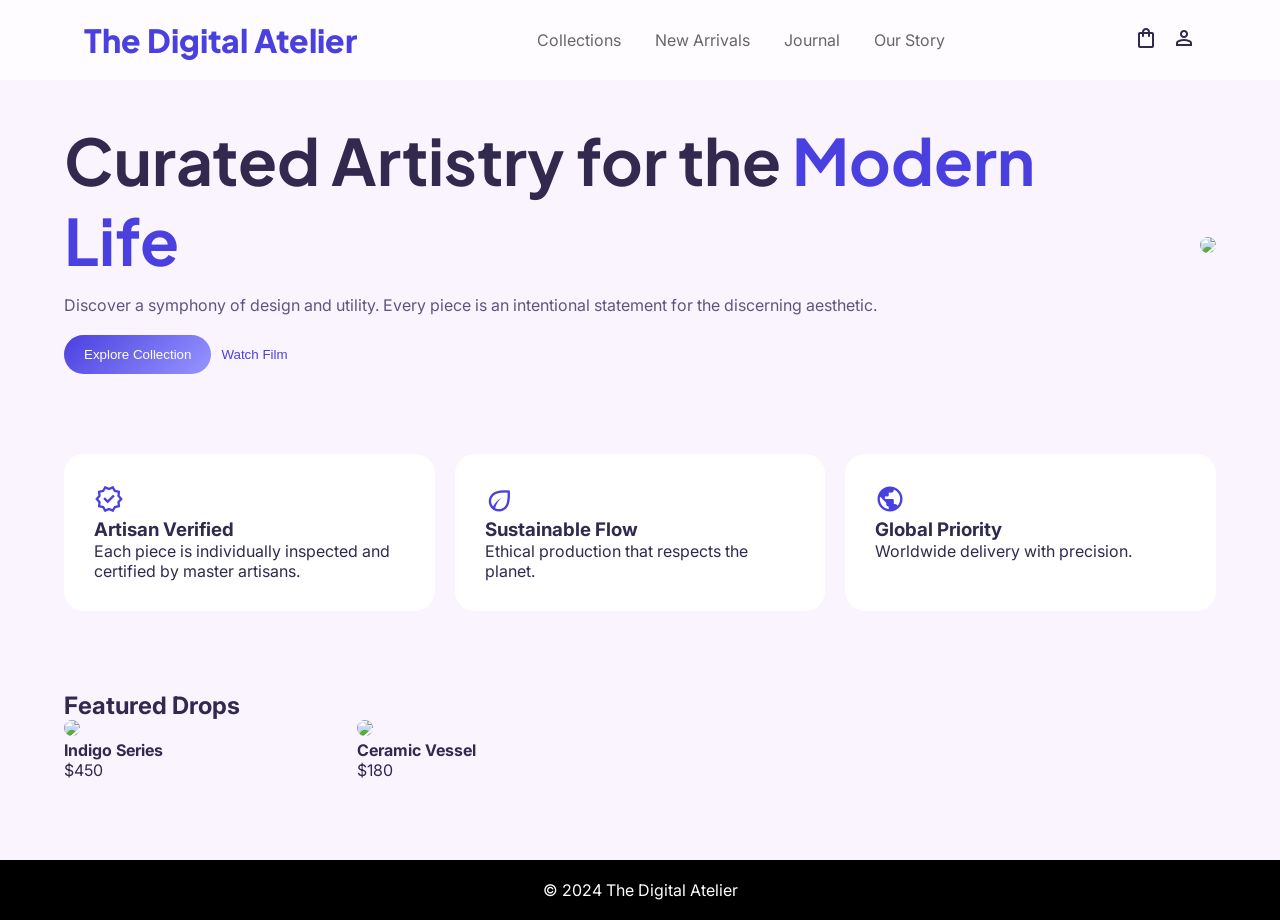
==== index.html @ b2a3544c "Feat: troca de pastas" ====
<!DOCTYPE html>
<html lang="pt-br">

<head>
    <meta charset="UTF-8">
    <meta name="viewport" content="width=device-width, initial-scale=1.0">

    <title>The Digital Atelier</title>

    <link rel="stylesheet" href="style.css">

    <link href="https://fonts.googleapis.com/css2?family=Plus+Jakarta+Sans:wght@400;500;700;800&family=Inter:wght@300;400;500&display=swap" rel="stylesheet">
    <link href="https://fonts.googleapis.com/css2?family=Material+Symbols+Outlined" rel="stylesheet">

</head>

<body>


    <header class="nav">
        <div class="container nav-content">
            <h1 class="logo">The Digital Atelier</h1>

            <nav class="menu">
                <a href="#">Collections</a>
                <a href="#">New Arrivals</a>
                <a href="#">Journal</a>
                <a href="#">Our Story</a>
            </nav>

            <div class="icons">
                <span class="material-symbols-outlined">shopping_bag</span>
                <span class="material-symbols-outlined">person</span>
            </div>
        </div>
    </header>

    <main>


        <section class="hero container">
            <div class="hero-text">
                <h1>
                    Curated Artistry for the <span>Modern Life</span>
                </h1>

                <p>
                    Discover a symphony of design and utility. Every piece is an intentional statement for the discerning aesthetic.
                </p>

                <div class="hero-buttons">
                    <button class="btn-primary">Explore Collection</button>
                    <button class="btn-link">Watch Film</button>
                </div>
            </div>

            <div class="hero-img">
                <img src="https://lh3.googleusercontent.com/aida-public/[base64]">
            </div>
        </section>


        <section class="features container">
            <div class="feature">
                <span class="material-symbols-outlined">verified</span>
                <h3>Artisan Verified</h3>
                <p>Each piece is individually inspected and certified by master artisans.</p>
            </div>

            <div class="feature">
                <span class="material-symbols-outlined">eco</span>
                <h3>Sustainable Flow</h3>
                <p>Ethical production that respects the planet.</p>
            </div>

            <div class="feature">
                <span class="material-symbols-outlined">public</span>
                <h3>Global Priority</h3>
                <p>Worldwide delivery with precision.</p>
            </div>
        </section>


        <section class="products container">
            <h2>Featured Drops</h2>

            <div class="grid">

                <div class="product">
                    <img src="https://lh3.googleusercontent.com/aida-public/[base64]">
                    <h4>Indigo Series</h4>
                    <p>$450</p>
                </div>

                <div class="product">
                    <img src="https://lh3.googleusercontent.com/aida-public/[base64]">
                    <h4>Ceramic Vessel</h4>
                    <p>$180</p>
                </div>

            </div>
        </section>

    </main>

    <footer class="footer">
        <p>© 2024 The Digital Atelier</p>
    </footer>

</body>

</html>
---- style.css ----
* {
    margin: 0;
    padding: 0;
    box-sizing: border-box;
}

body {
    background: #faf4ff;
    color: #32294f;
    font-family: 'Inter', sans-serif;
}

.container {
    width: 90%;
    max-width: 1440px;
    margin: auto;
}

.nav {
    position: fixed;
    width: 100%;
    background: rgba(255, 255, 255, 0.7);
    backdrop-filter: blur(20px);
    z-index: 100;
}

.nav-content {
    display: flex;
    justify-content: space-between;
    align-items: center;
    padding: 20px;
}

.logo {
    font-family: 'Plus Jakarta Sans';
    font-weight: 800;
    color: #4a40e0;
}

.menu {
    display: none;
}

.menu a {
    margin: 0 15px;
    text-decoration: none;
    color: #666;
}

.icons span {
    margin-left: 10px;
    cursor: pointer;
}

.hero {
    padding-top: 120px;
    display: flex;
    flex-direction: column;
    gap: 40px;
}

.hero-text h1 {
    font-family: 'Plus Jakarta Sans';
    font-size: 2.5rem;
}

.hero-text span {
    color: #4a40e0;
}

.hero-text p {
    margin-top: 15px;
    color: #5f557f;
}

.hero-buttons {
    margin-top: 20px;
    display: flex;
    gap: 10px;
}

.btn-primary {
    background: linear-gradient(135deg, #4a40e0, #9795ff);
    color: white;
    border: none;
    padding: 12px 20px;
    border-radius: 30px;
}

.btn-link {
    background: none;
    border: none;
    color: #4a40e0;
}

.hero-img img {
    width: 100%;
    border-radius: 30px;
}

.features {
    margin-top: 80px;
    display: grid;
    gap: 20px;
}

.feature {
    background: white;
    padding: 30px;
    border-radius: 20px;
}

.feature span {
    font-size: 30px;
    color: #4a40e0;
    color: #4a40e0
}

.products {
    margin-top: 80px;
}

.grid {
    display: grid;
    gap: 20px;
}

.product img {
    width: 100%;
    border-radius: 20px;
}

.footer {
    margin-top: 80px;
    padding: 20px;
    background: black;
    color: white;
    text-align: center;
}


/* RESPONSIVO */

@media (min-width: 768px) {
    .menu {
        display: block;
    }
    .hero {
        flex-direction: row;
        align-items: center;
    }
    .features {
        grid-template-columns: repeat(3, 1fr);
    }
    .grid {
        grid-template-columns: repeat(2, 1fr);
    }
}

@media (min-width: 1024px) {
    .grid {
        grid-template-columns: repeat(4, 1fr);
    }
    .hero-text h1 {
        font-size: 4rem;
    }
}
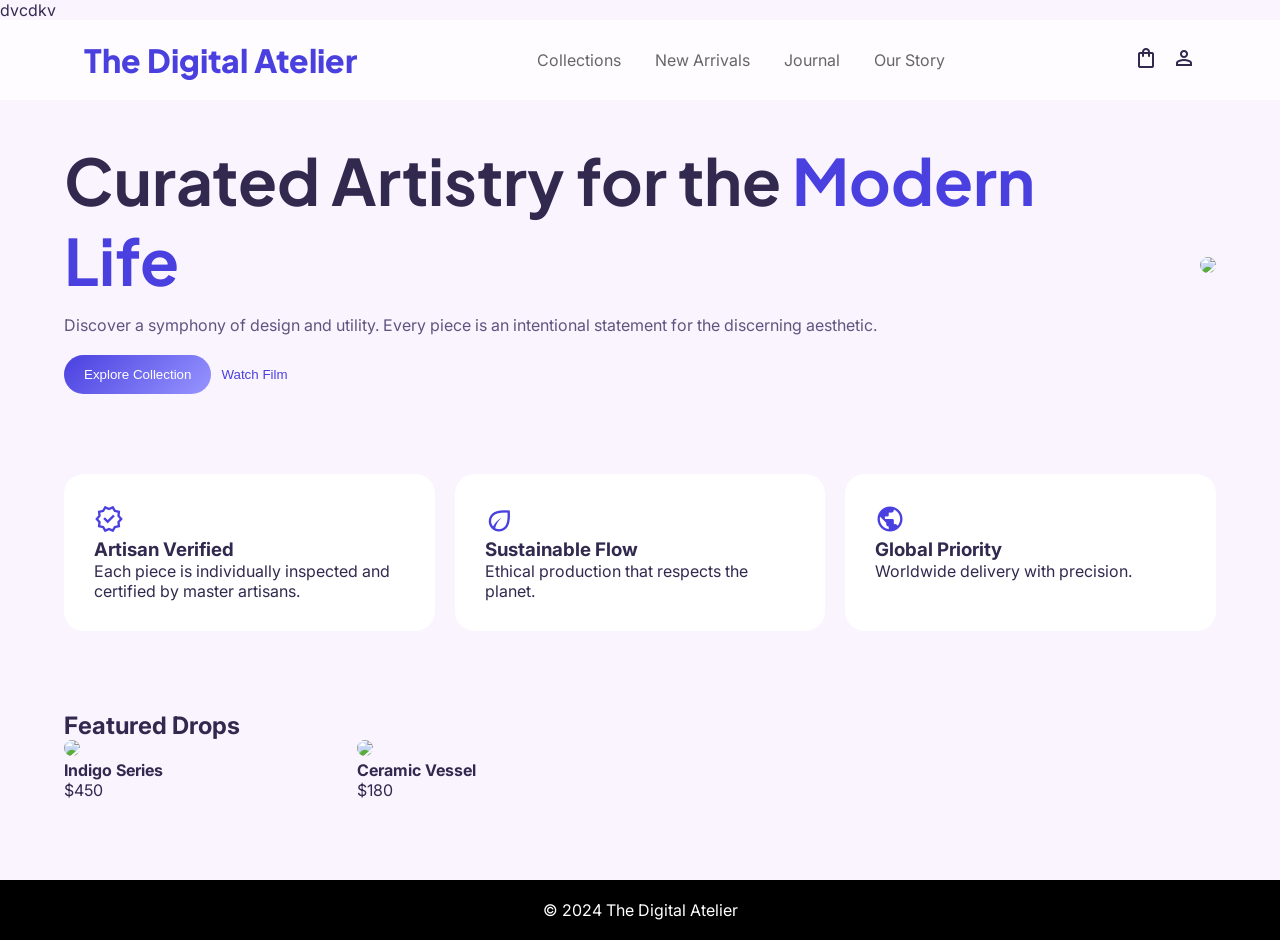
==== commit 35a8ed04: "." ====
--- a/index.html
+++ b/index.html
@@ -15,7 +15,7 @@
 </head>
 
 <body>
-
+dvcdkv
 
     <header class="nav">
         <div class="container nav-content">
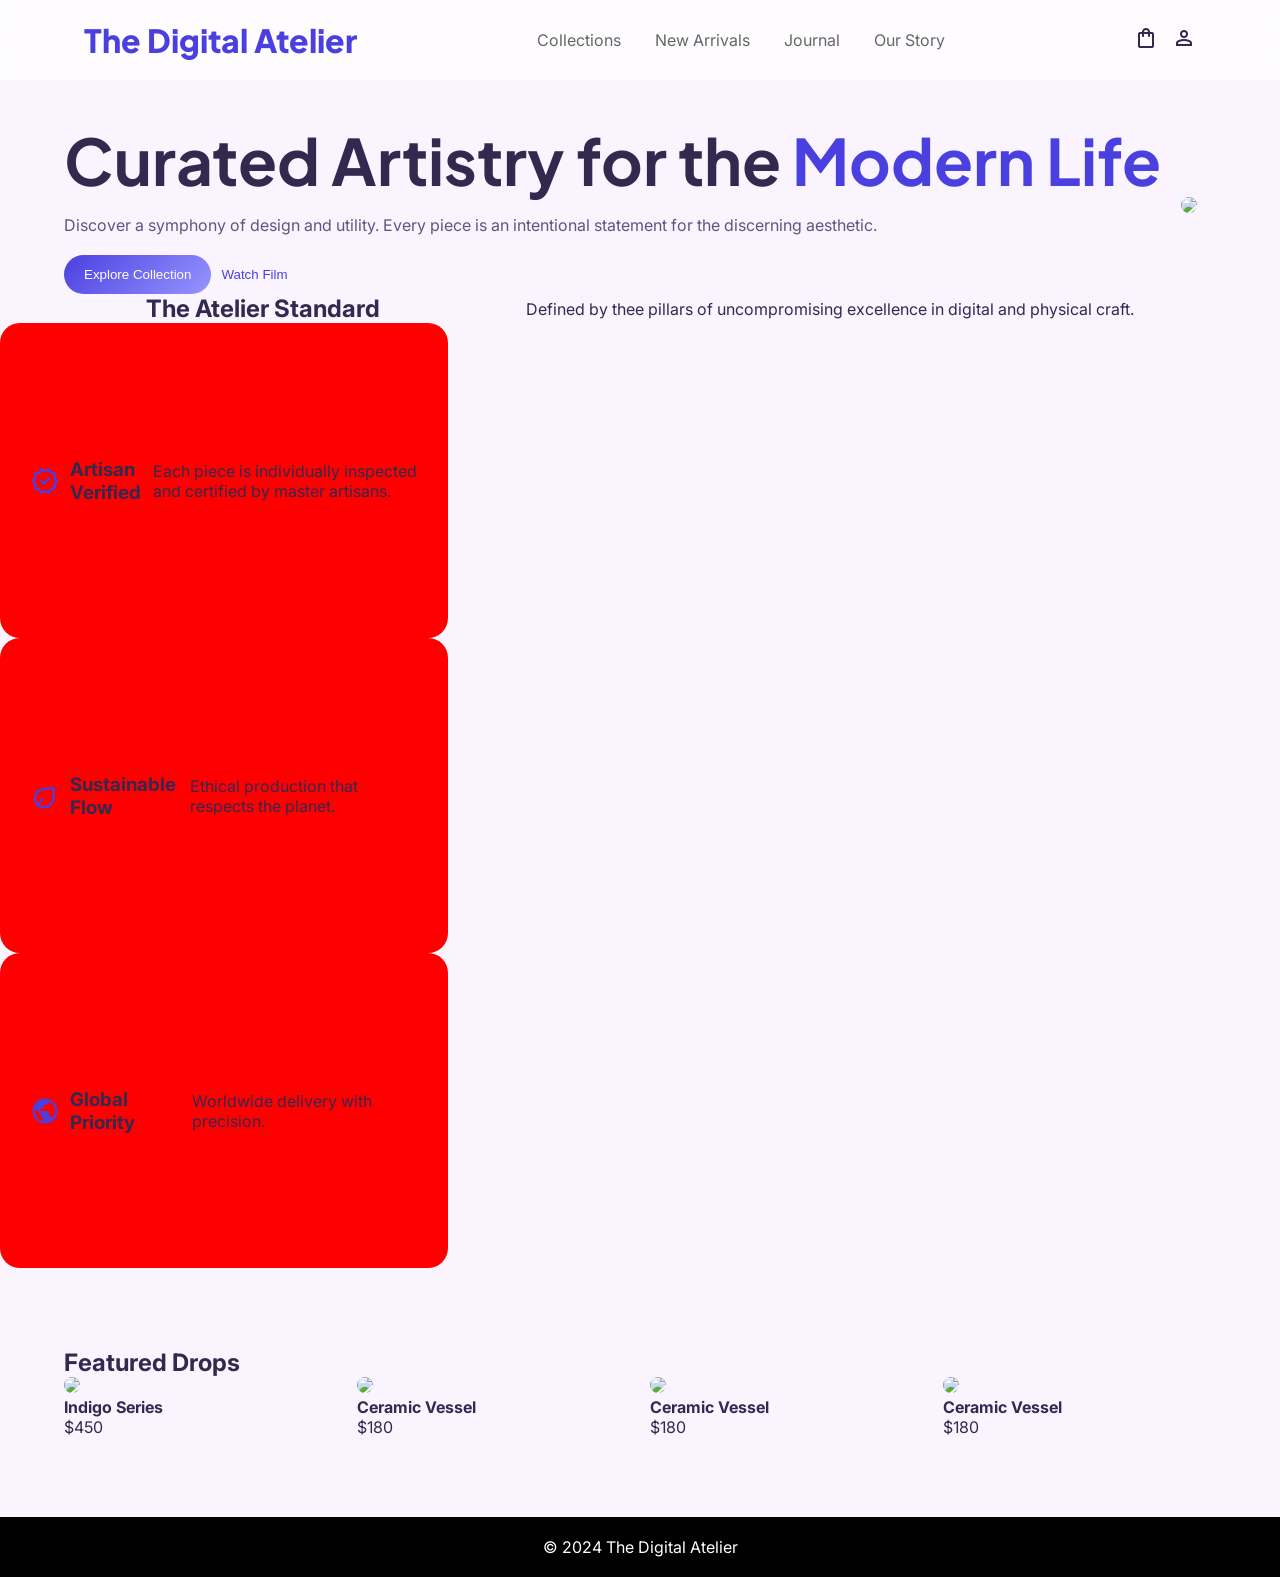
==== commit 9c57dcb9: "feat: arrumar o restante" ====
--- a/index.html
+++ b/index.html
@@ -15,7 +15,6 @@
 </head>
 
 <body>
-dvcdkv
 
     <header class="nav">
         <div class="container nav-content">
@@ -60,7 +59,12 @@
         </section>
 
 
-        <section class="features container">
+        <section class="featuresContainer">
+             <div class="titulo-feature">
+                     <h1>The Atelier Standard</h1>
+                     <p>Defined by thee pillars of uncompromising excellence in digital and physical craft.</p>
+
+                </div>
             <div class="feature">
                 <span class="material-symbols-outlined">verified</span>
                 <h3>Artisan Verified</h3>
@@ -98,7 +102,23 @@
                     <p>$180</p>
                 </div>
 
+                   <div class="product">
+                    <img src="https://lh3.googleusercontent.com/aida-public/[base64]">
+                    <h4>Ceramic Vessel</h4>
+                    <p>$180</p>
+                </div>
+
+                   <div class="product">
+                    <img src="https://lh3.googleusercontent.com/aida-public/[base64]">
+                    <h4>Ceramic Vessel</h4>
+                    <p>$180</p>
+                </div>
+
             </div>
+        </section>
+        
+        <section>
+
         </section>
 
     </main>
--- a/style.css
+++ b/style.css
@@ -5,7 +5,7 @@
 }
 
 body {
-    background: #faf4ff;
+    background: #FAF4FF;
     color: #32294f;
     font-family: 'Inter', sans-serif;
 }
@@ -56,7 +56,8 @@
     padding-top: 120px;
     display: flex;
     flex-direction: column;
-    gap: 40px;
+    gap: 20px;
+
 }
 
 .hero-text h1 {
@@ -98,16 +99,34 @@
     border-radius: 30px;
 }
 
+
+
 .features {
     margin-top: 80px;
-    display: grid;
+    display: flex;
     gap: 20px;
+    height: 100vw;
+}
+.titulo-feature{
+    display: flex;
+    align-items: center;
+    justify-content: space-evenly;
 }
 
+
 .feature {
-    background: white;
+    display: flex;
+    justify-content: space-evenly;
+    align-items: center;
+    align-content: space-between;
+    
+    background:red;
     padding: 30px;
     border-radius: 20px;
+    height: 35vh;
+    width: 35vw;
+    gap: 10px   ;
+
 }
 
 .feature span {
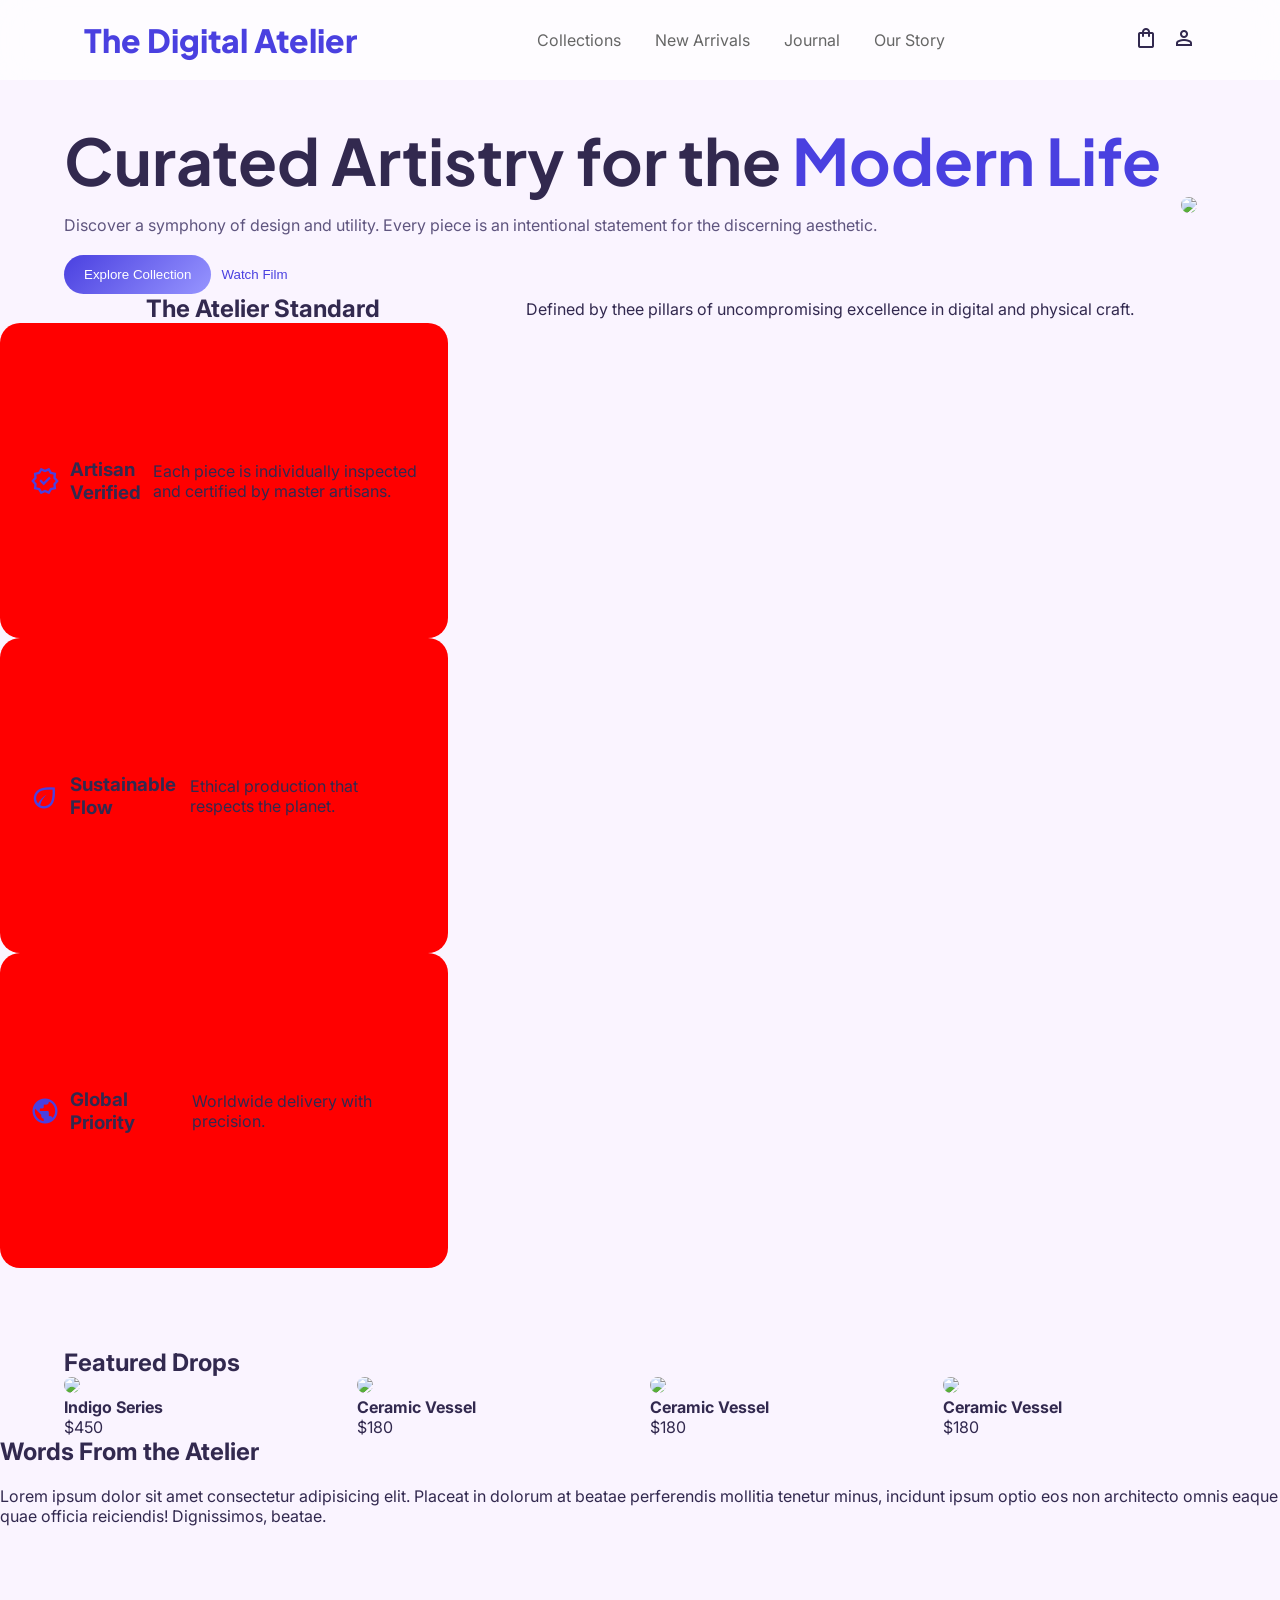
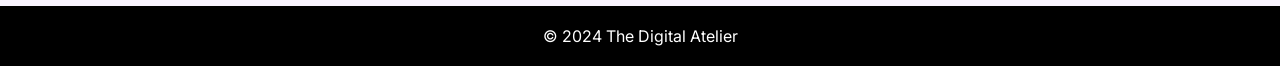
==== commit 8609f318: "." ====
--- a/index.html
+++ b/index.html
@@ -9,7 +9,9 @@
 
     <link rel="stylesheet" href="style.css">
 
-    <link href="https://fonts.googleapis.com/css2?family=Plus+Jakarta+Sans:wght@400;500;700;800&family=Inter:wght@300;400;500&display=swap" rel="stylesheet">
+    <link
+        href="https://fonts.googleapis.com/css2?family=Plus+Jakarta+Sans:wght@400;500;700;800&family=Inter:wght@300;400;500&display=swap"
+        rel="stylesheet">
     <link href="https://fonts.googleapis.com/css2?family=Material+Symbols+Outlined" rel="stylesheet">
 
 </head>
@@ -44,7 +46,8 @@
                 </h1>
 
                 <p>
-                    Discover a symphony of design and utility. Every piece is an intentional statement for the discerning aesthetic.
+                    Discover a symphony of design and utility. Every piece is an intentional statement for the
+                    discerning aesthetic.
                 </p>
 
                 <div class="hero-buttons">
@@ -54,17 +57,18 @@
             </div>
 
             <div class="hero-img">
-                <img src="https://lh3.googleusercontent.com/aida-public/[base64]">
+                <img
+                    src="https://lh3.googleusercontent.com/aida-public/[base64]">
             </div>
         </section>
 
 
         <section class="featuresContainer">
-             <div class="titulo-feature">
-                     <h1>The Atelier Standard</h1>
-                     <p>Defined by thee pillars of uncompromising excellence in digital and physical craft.</p>
+            <div class="titulo-feature">
+                <h1>The Atelier Standard</h1>
+                <p>Defined by thee pillars of uncompromising excellence in digital and physical craft.</p>
 
-                </div>
+            </div>
             <div class="feature">
                 <span class="material-symbols-outlined">verified</span>
                 <h3>Artisan Verified</h3>
@@ -91,33 +95,51 @@
             <div class="grid">
 
                 <div class="product">
-                    <img src="https://lh3.googleusercontent.com/aida-public/[base64]">
+                    <img
+                        src="https://lh3.googleusercontent.com/aida-public/[base64]">
                     <h4>Indigo Series</h4>
                     <p>$450</p>
                 </div>
 
                 <div class="product">
-                    <img src="https://lh3.googleusercontent.com/aida-public/[base64]">
+                    <img
+                        src="https://lh3.googleusercontent.com/aida-public/[base64]">
                     <h4>Ceramic Vessel</h4>
                     <p>$180</p>
                 </div>
 
-                   <div class="product">
-                    <img src="https://lh3.googleusercontent.com/aida-public/[base64]">
+                <div class="product">
+                    <img
+                        src="https://lh3.googleusercontent.com/aida-public/[base64]">
                     <h4>Ceramic Vessel</h4>
                     <p>$180</p>
                 </div>
 
-                   <div class="product">
-                    <img src="https://lh3.googleusercontent.com/aida-public/[base64]">
+                <div class="product">
+                    <img
+                        src="https://lh3.googleusercontent.com/aida-public/[base64]">
                     <h4>Ceramic Vessel</h4>
                     <p>$180</p>
                 </div>
 
             </div>
         </section>
-        
-        <section>
+
+        <section class="comentarios">
+            <div class="conteiner-comentario">
+                <div class="titulo-comentario">
+                    <h2>Words From the Atelier</h2>
+                </div>
+                <div class="escrita">
+                    <img src="" alt="">
+                    <p>Lorem ipsum dolor sit amet consectetur adipisicing elit. Placeat in dolorum at beatae perferendis
+                        mollitia tenetur minus, incidunt ipsum optio eos non architecto omnis eaque quae officia
+                        reiciendis!
+                        Dignissimos, beatae.</p>
+                </div>
+                
+
+            </div>
 
         </section>
 
--- a/style.css
+++ b/style.css
@@ -104,8 +104,10 @@
 .features {
     margin-top: 80px;
     display: flex;
+    justify-content: space-evenly;
+    align-items: center;
     gap: 20px;
-    height: 100vw;
+    height: 50vw;
 }
 .titulo-feature{
     display: flex;
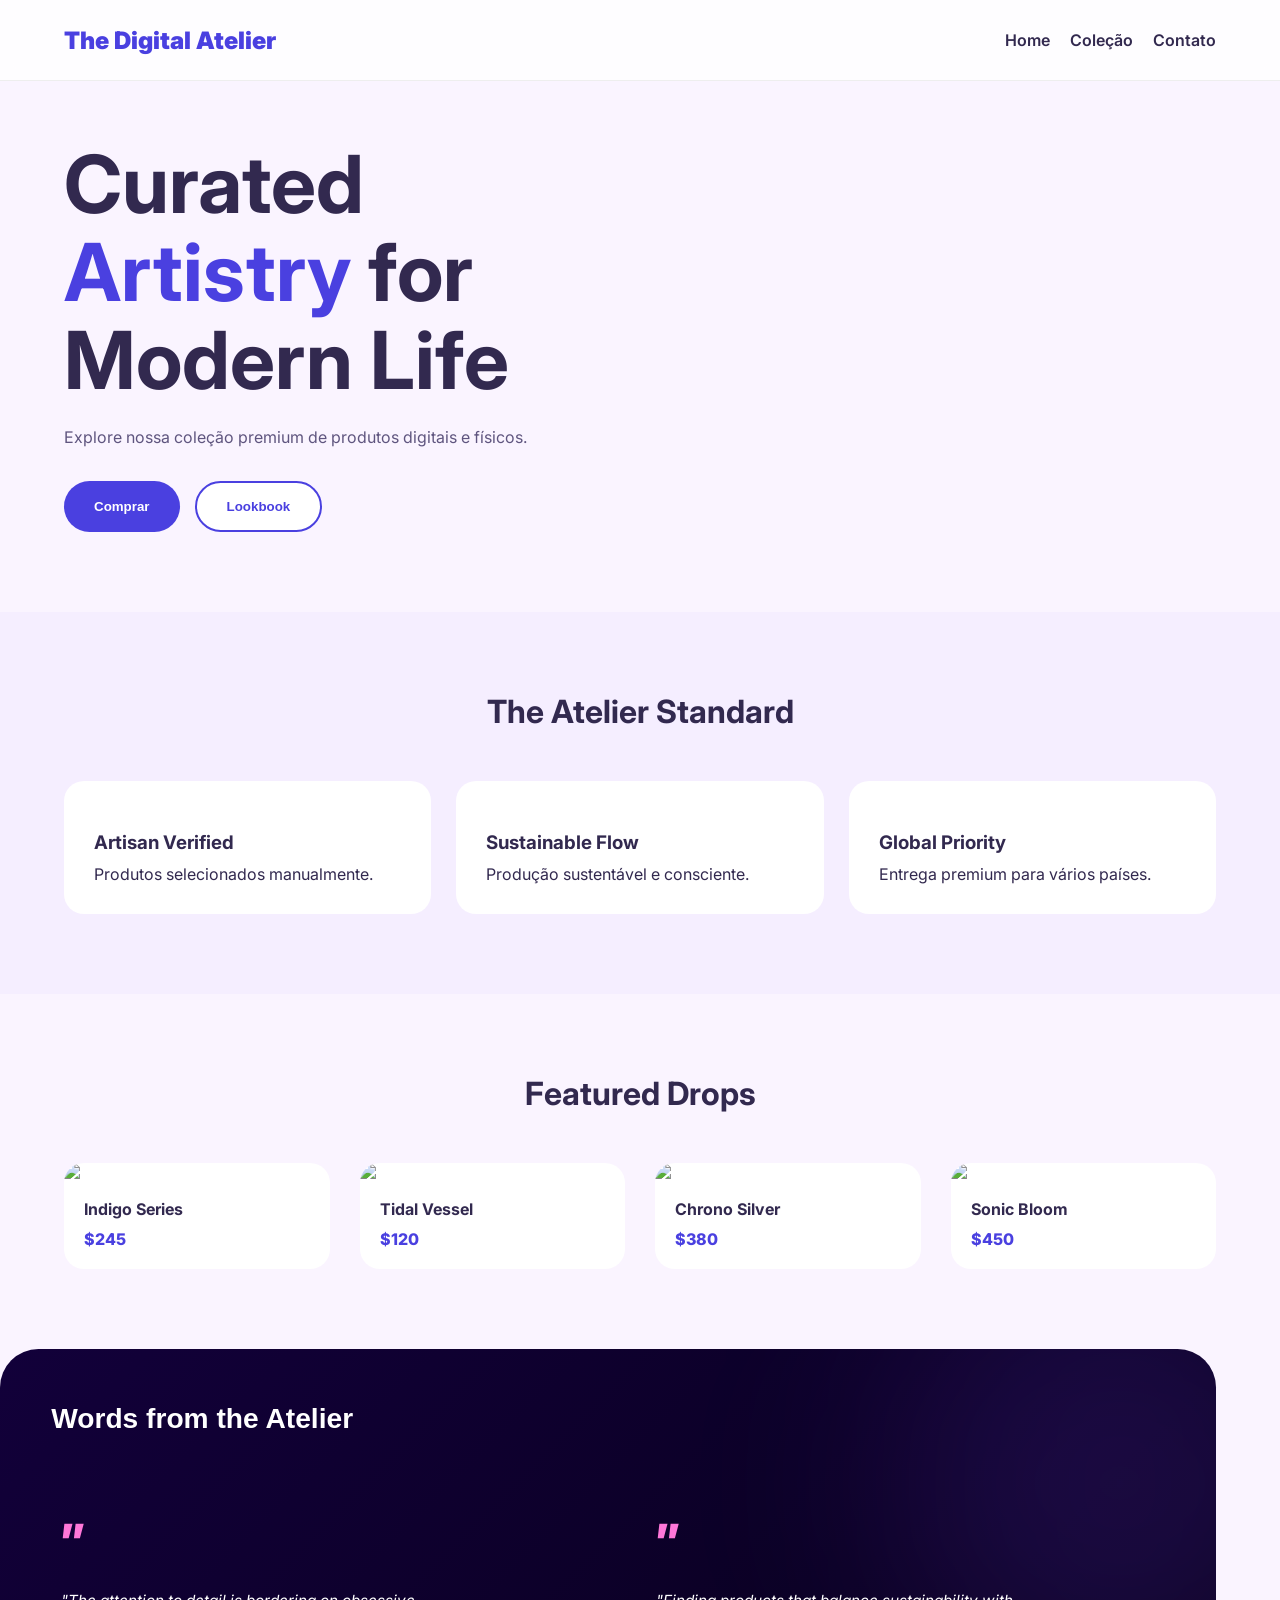
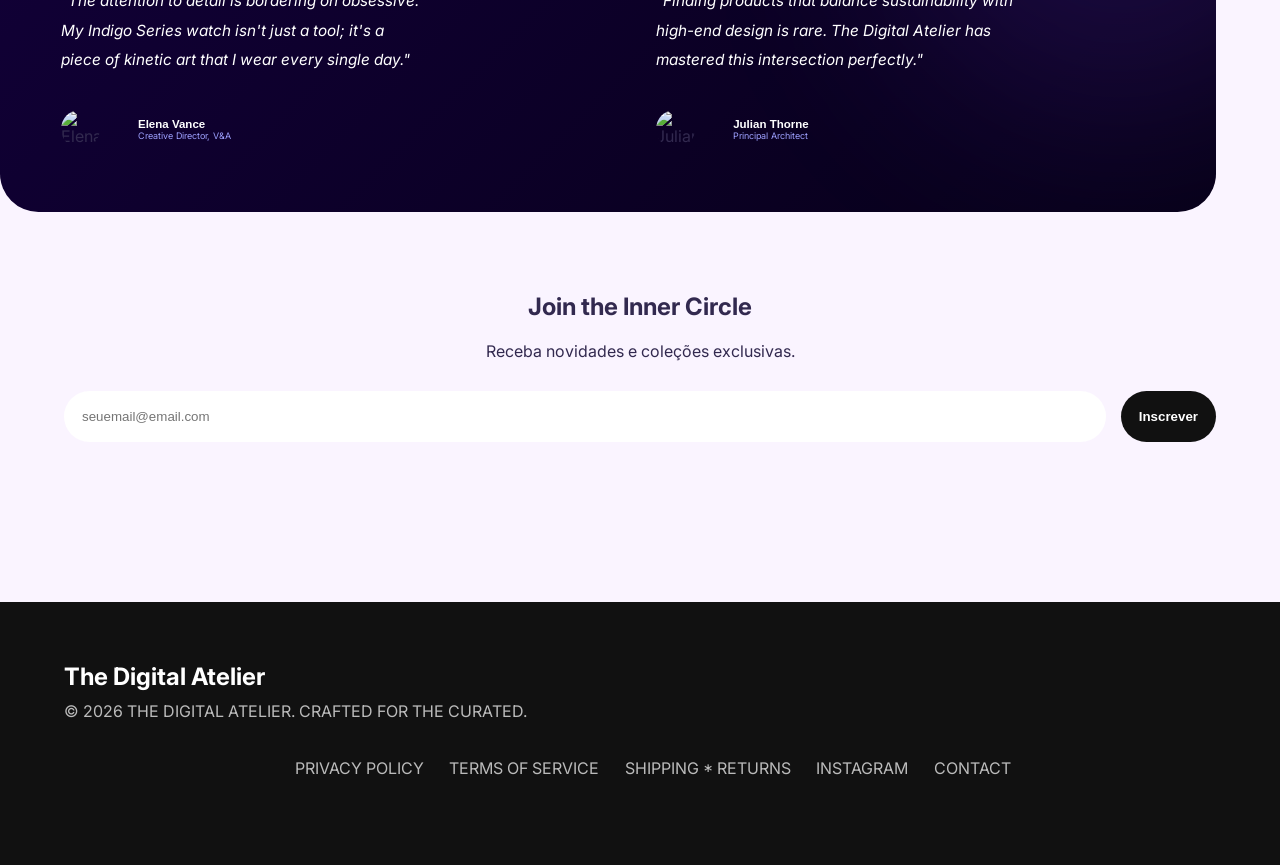
==== commit 5e08aa9e: "daora mais legal" ====
--- a/index.html
+++ b/index.html
@@ -1,154 +1,211 @@
 <!DOCTYPE html>
-<html lang="pt-br">
-
+<html lang="pt-BR">
 <head>
-    <meta charset="UTF-8">
-    <meta name="viewport" content="width=device-width, initial-scale=1.0">
-
-    <title>The Digital Atelier</title>
-
-    <link rel="stylesheet" href="style.css">
-
-    <link
-        href="https://fonts.googleapis.com/css2?family=Plus+Jakarta+Sans:wght@400;500;700;800&family=Inter:wght@300;400;500&display=swap"
-        rel="stylesheet">
-    <link href="https://fonts.googleapis.com/css2?family=Material+Symbols+Outlined" rel="stylesheet">
+<meta charset="UTF-8">
+<meta name="viewport" content="width=device-width, initial-scale=1.0">
+
+<title>The Digital Atelier</title>
+ <link rel="stylesheet" href="style.css">
+
+<link rel="preconnect" href="https://fonts.googleapis.com">
+<link href="https://fonts.googleapis.com/css2?family=Inter:wght@400;500;700;900&display=swap" rel="stylesheet">
+
 
 </head>
 
 <body>
 
-    <header class="nav">
-        <div class="container nav-content">
-            <h1 class="logo">The Digital Atelier</h1>
-
-            <nav class="menu">
-                <a href="#">Collections</a>
-                <a href="#">New Arrivals</a>
-                <a href="#">Journal</a>
-                <a href="#">Our Story</a>
-            </nav>
-
-            <div class="icons">
-                <span class="material-symbols-outlined">shopping_bag</span>
-                <span class="material-symbols-outlined">person</span>
-            </div>
-        </div>
-    </header>
-
-    <main>
-
-
-        <section class="hero container">
-            <div class="hero-text">
-                <h1>
-                    Curated Artistry for the <span>Modern Life</span>
-                </h1>
-
-                <p>
-                    Discover a symphony of design and utility. Every piece is an intentional statement for the
-                    discerning aesthetic.
-                </p>
-
-                <div class="hero-buttons">
-                    <button class="btn-primary">Explore Collection</button>
-                    <button class="btn-link">Watch Film</button>
-                </div>
-            </div>
-
-            <div class="hero-img">
-                <img
-                    src="https://lh3.googleusercontent.com/aida-public/[base64]">
-            </div>
-        </section>
-
-
-        <section class="featuresContainer">
-            <div class="titulo-feature">
-                <h1>The Atelier Standard</h1>
-                <p>Defined by thee pillars of uncompromising excellence in digital and physical craft.</p>
-
-            </div>
-            <div class="feature">
-                <span class="material-symbols-outlined">verified</span>
+<header>
+    <div class="container nav">
+        <div class="logo">The Digital Atelier</div>
+
+        <nav class="menu">
+            <a href="#">Home</a>
+            <a href="#">Coleção</a>
+            <a href="#">Contato</a>
+        </nav>
+    </div>
+</header>
+
+<section class="hero">
+    <div class="container hero-content">
+
+        <div class="hero-text">
+            <h1>Curated <span>Artistry</span> for Modern Life</h1>
+
+            <p>
+                Explore nossa coleção premium de produtos digitais e físicos.
+            </p>
+
+            <div class="buttons">
+                <button class="btn btn-primary">Comprar</button>
+                <button class="btn btn-secondary">Lookbook</button>
+            </div>
+        </div>
+
+        <div class="hero-image">
+            <img src="https://images.unsplash.com/photo-1505693416388-ac5ce068fe85?q=80&w=1200" alt="">
+        </div>
+
+    </div>
+</section>
+
+<section class="features">
+    <div class="container">
+
+        <h2 class="section-title">The Atelier Standard</h2>
+
+        <div class="feature-grid">
+
+            <div class="card">
                 <h3>Artisan Verified</h3>
-                <p>Each piece is individually inspected and certified by master artisans.</p>
-            </div>
-
-            <div class="feature">
-                <span class="material-symbols-outlined">eco</span>
+                <p>Produtos selecionados manualmente.</p>
+            </div>
+
+            <div class="card">
                 <h3>Sustainable Flow</h3>
-                <p>Ethical production that respects the planet.</p>
-            </div>
-
-            <div class="feature">
-                <span class="material-symbols-outlined">public</span>
+                <p>Produção sustentável e consciente.</p>
+            </div>
+
+            <div class="card">
                 <h3>Global Priority</h3>
-                <p>Worldwide delivery with precision.</p>
-            </div>
-        </section>
-
-
-        <section class="products container">
-            <h2>Featured Drops</h2>
-
-            <div class="grid">
-
-                <div class="product">
-                    <img
-                        src="https://lh3.googleusercontent.com/aida-public/[base64]">
+                <p>Entrega premium para vários países.</p>
+            </div>
+
+        </div>
+
+    </div>
+</section>
+
+<section class="products">
+    <div class="container">
+
+        <h2 class="section-title">Featured Drops</h2>
+
+        <div class="product-grid">
+
+            <div class="product">
+                <img src="https://images.unsplash.com/photo-1545239351-1141bd82e8a6?q=80&w=1200">
+                <div class="product-info">
                     <h4>Indigo Series</h4>
-                    <p>$450</p>
-                </div>
-
-                <div class="product">
-                    <img
-                        src="https://lh3.googleusercontent.com/aida-public/[base64]">
-                    <h4>Ceramic Vessel</h4>
-                    <p>$180</p>
-                </div>
-
-                <div class="product">
-                    <img
-                        src="https://lh3.googleusercontent.com/aida-public/[base64]">
-                    <h4>Ceramic Vessel</h4>
-                    <p>$180</p>
-                </div>
-
-                <div class="product">
-                    <img
-                        src="https://lh3.googleusercontent.com/aida-public/[base64]">
-                    <h4>Ceramic Vessel</h4>
-                    <p>$180</p>
-                </div>
-
-            </div>
-        </section>
-
-        <section class="comentarios">
-            <div class="conteiner-comentario">
-                <div class="titulo-comentario">
-                    <h2>Words From the Atelier</h2>
-                </div>
-                <div class="escrita">
-                    <img src="" alt="">
-                    <p>Lorem ipsum dolor sit amet consectetur adipisicing elit. Placeat in dolorum at beatae perferendis
-                        mollitia tenetur minus, incidunt ipsum optio eos non architecto omnis eaque quae officia
-                        reiciendis!
-                        Dignissimos, beatae.</p>
-                </div>
-                
-
-            </div>
-
-        </section>
-
-    </main>
-
-    <footer class="footer">
-        <p>© 2024 The Digital Atelier</p>
-    </footer>
+                    <p class="price">$245</p>
+                </div>
+            </div>
+
+            <div class="product">
+                <img src="https://images.unsplash.com/photo-1517705008128-361805f42e86?q=80&w=1200">
+                <div class="product-info">
+                    <h4>Tidal Vessel</h4>
+                    <p class="price">$120</p>
+                </div>
+            </div>
+
+            <div class="product">
+                <img src="https://images.unsplash.com/photo-1523170335258-f5ed11844a49?q=80&w=1200">
+                <div class="product-info">
+                    <h4>Chrono Silver</h4>
+                    <p class="price">$380</p>
+                </div>
+            </div>
+
+            <div class="product">
+                <img src="https://images.unsplash.com/photo-1505740420928-5e560c06d30e?q=80&w=1200">
+                <div class="product-info">
+                    <h4>Sonic Bloom</h4>
+                    <p class="price">$450</p>
+                </div>
+            </div>
+
+        </div>
+
+    </div>
+
+</section>
+<section class="testimonials">
+
+    <h2>Words from the Atelier</h2>
+
+    <div class="testimonial-grid">
+
+        <!-- CARD 1 -->
+
+        <div class="testimonial-card">
+
+            <div class="quote">”</div>
+
+            <p class="testimonial-text">
+                "The attention to detail is bordering on obsessive. My Indigo Series watch isn't just a tool; it's a piece of kinetic art that I wear every single day."
+            </p>
+
+            <div class="profile">
+
+                <img src="https://i.pravatar.cc/100?img=32" alt="Elena">
+
+                <div class="profile-info">
+                    <h4>Elena Vance</h4>
+                    <p>Creative Director, V&A</p>
+                </div>
+
+            </div>
+
+        </div>
+
+        <!-- CARD 2 -->
+
+        <div class="testimonial-card">
+
+            <div class="quote">”</div>
+
+            <p class="testimonial-text">
+                "Finding products that balance sustainability with high-end design is rare. The Digital Atelier has mastered this intersection perfectly."
+            </p>
+
+            <div class="profile">
+
+                <img src="https://i.pravatar.cc/100?img=12" alt="Julian">
+
+                <div class="profile-info">
+                    <h4>Julian Thorne</h4>
+                    <p>Principal Architect</p>
+                </div>
+
+            </div>
+
+        </div>
+
+    </div>
+
+</section>
+
+<section class="newsletter">
+    <div class="container">
+
+        <h2>Join the Inner Circle</h2>
+
+        <p>Receba novidades e coleções exclusivas.</p>
+
+        <form>
+            <input type="email" placeholder="seuemail@email.com">
+            <button>Inscrever</button>
+        </form>
+
+    </div>
+</section>
+
+
+<footer>
+    <div class="container">
+        <h2>The Digital Atelier</h2>
+        <p>© 2026 THE DIGITAL ATELIER. CRAFTED FOR THE CURATED.</p>
+    </div>
+    <div class="container-footer">
+        <p>PRIVACY POLICY </p>
+        <p>TERMS OF SERVICE</p>
+        <p>SHIPPING * RETURNS</p>
+        <p>INSTAGRAM</p>
+        <p> CONTACT</p>
+    </div>
+</footer>
 
 </body>
-
 </html>
--- a/style.css
+++ b/style.css
@@ -1,188 +1,435 @@
-* {
-    margin: 0;
-    padding: 0;
+*{
+    margin:0;
+    padding:0;
+    box-sizing:border-box;
+}
+
+body{
+    font-family:'Inter',sans-serif;
+    background:#faf4ff;
+    color:#32294f;
+}
+
+img{
+    width:100%;
+    display:block;
+}
+
+.container{
+    width:90%;
+    max-width:1200px;
+    margin:auto;
+}
+
+header{
+    position:fixed;
+    top:0;
+    width:100%;
+    background:rgba(255,255,255,.8);
+    backdrop-filter:blur(10px);
+    z-index:1000;
+    border-bottom:1px solid #eee;
+}
+
+.nav{
+    height:80px;
+    display:flex;
+    align-items:center;
+    justify-content:space-between;
+}
+
+.logo{
+    font-size:1.5rem;
+    font-weight:900;
+    color:#4a40e0;
+}
+
+.menu{
+    display:flex;
+    gap:20px;
+}
+
+.menu a{
+    text-decoration:none;
+    color:#32294f;
+    font-weight:600;
+}
+
+/* HERO */
+
+.hero{
+    padding-top:140px;
+    padding-bottom:80px;
+}
+
+.hero-content{
+    display:flex;
+    flex-direction:column;
+    gap:40px;
+}
+
+.hero-text h1{
+    font-size:3rem;
+    line-height:1.1;
+    margin-bottom:20px;
+}
+
+.hero-text span{
+    color:#4a40e0;
+}
+
+.hero-text p{
+    color:#5f557f;
+    margin-bottom:30px;
+    line-height:1.7;
+}
+
+.buttons{
+    display:flex;
+    flex-direction:column;
+    gap:15px;
+}
+
+.btn{
+    padding:16px 30px;
+    border:none;
+    border-radius:50px;
+    font-weight:700;
+    cursor:pointer;
+}
+
+.btn-primary{
+    background:#4a40e0;
+    color:white;
+}
+
+.btn-secondary{
+    background:white;
+    border:2px solid #4a40e0;
+    color:#4a40e0;
+}
+
+.hero-image img{
+    border-radius:20px;
+}
+
+
+
+.features{
+    padding:80px 0;
+    background:#f5eeff;
+}
+
+.section-title{
+    text-align:center;
+    font-size:2rem;
+    margin-bottom:50px;
+}
+
+.feature-grid{
+    display:grid;
+    grid-template-columns:1fr;
+    gap:25px;
+}
+
+.card{
+    background:white;
+    padding:30px;
+    border-radius:20px;
+}
+
+.card h3{
+    margin:20px 0 10px;
+}
+
+
+
+.products{
+    padding:80px 0;
+}
+
+.product-grid{
+    display:grid;
+    grid-template-columns:1fr;
+    gap:30px;
+}
+
+.product{
+    background:white;
+    border-radius:20px;
+    overflow:hidden;
+}
+
+.product-info{
+    padding:20px;
+}
+
+.product-info h4{
+    margin-bottom:10px;
+}
+
+.price{
+    color:#4a40e0;
+    font-weight:800;
+}
+
+
+.newsletter{
+    padding:80px 0;
+    text-align:center;
+}
+
+.newsletter h2{
+    margin-bottom:20px;
+}
+
+.newsletter p{
+    margin-bottom:30px;
+}
+
+.newsletter form{
+    display:flex;
+    flex-direction:column;
+    gap:15px;
+}
+
+.newsletter input{
+    padding:18px;
+    border:none;
+    border-radius:50px;
+}
+
+.newsletter button{
+    padding:18px;
+    border:none;
+    border-radius:50px;
+    background:#111;
+    color:white;
+    font-weight:bold;
+}
+
+/* FOOTER */
+
+footer{
+    background:#111;
+    color:white;
+    padding:60px 0;
+    margin-top:80px;
+}
+
+footer p{
+    color:#bbb;
+    margin-top:10px;
+}
+.container-footer{
+    display: flex;
+    justify-content: center;
+    align-items: center;
+    gap: 2vw;
+    margin: 2vh 1vw;
+    flex-wrap: wrap;
+    width: 100vw;
+    padding: 1vh 2vw;
     box-sizing: border-box;
 }
 
-body {
-    background: #FAF4FF;
-    color: #32294f;
-    font-family: 'Inter', sans-serif;
-}
-
-.container {
-    width: 90%;
-    max-width: 1440px;
-    margin: auto;
-}
-
-.nav {
-    position: fixed;
-    width: 100%;
-    background: rgba(255, 255, 255, 0.7);
-    backdrop-filter: blur(20px);
-    z-index: 100;
-}
-
-.nav-content {
-    display: flex;
-    justify-content: space-between;
-    align-items: center;
-    padding: 20px;
-}
-
-.logo {
-    font-family: 'Plus Jakarta Sans';
-    font-weight: 800;
-    color: #4a40e0;
-}
-
-.menu {
-    display: none;
-}
-
-.menu a {
-    margin: 0 15px;
-    text-decoration: none;
-    color: #666;
-}
-
-.icons span {
-    margin-left: 10px;
-    cursor: pointer;
-}
-
-.hero {
-    padding-top: 120px;
-    display: flex;
-    flex-direction: column;
-    gap: 20px;
-
-}
-
-.hero-text h1 {
-    font-family: 'Plus Jakarta Sans';
-    font-size: 2.5rem;
-}
-
-.hero-text span {
-    color: #4a40e0;
-}
-
-.hero-text p {
-    margin-top: 15px;
-    color: #5f557f;
-}
-
-.hero-buttons {
-    margin-top: 20px;
-    display: flex;
-    gap: 10px;
-}
-
-.btn-primary {
-    background: linear-gradient(135deg, #4a40e0, #9795ff);
-    color: white;
-    border: none;
-    padding: 12px 20px;
-    border-radius: 30px;
-}
-
-.btn-link {
-    background: none;
-    border: none;
-    color: #4a40e0;
-}
-
-.hero-img img {
-    width: 100%;
-    border-radius: 30px;
-}
-
-
-
-.features {
-    margin-top: 80px;
-    display: flex;
-    justify-content: space-evenly;
-    align-items: center;
-    gap: 20px;
-    height: 50vw;
-}
-.titulo-feature{
-    display: flex;
-    align-items: center;
-    justify-content: space-evenly;
-}
-
-
-.feature {
-    display: flex;
-    justify-content: space-evenly;
-    align-items: center;
-    align-content: space-between;
+
+
+/* RESPONSIVO */
+
+@media(min-width:768px){
+
+    .hero-content{
+        flex-direction:row;
+        align-items:center;
+    }
+
+    .hero-text,
+    .hero-image{
+        flex:1;
+    }
+
+    .buttons{
+        flex-direction:row;
+    }
+
+    .feature-grid{
+        grid-template-columns:repeat(3,1fr);
+    }
+
+    .product-grid{
+        grid-template-columns:repeat(2,1fr);
+    }
+
+    .newsletter form{
+        flex-direction:row;
+    }
+
+    .newsletter input{
+        flex:1;
+    }
     
-    background:red;
-    padding: 30px;
-    border-radius: 20px;
-    height: 35vh;
-    width: 35vw;
-    gap: 10px   ;
-
-}
-
-.feature span {
-    font-size: 30px;
-    color: #4a40e0;
-    color: #4a40e0
-}
-
-.products {
-    margin-top: 80px;
-}
-
-.grid {
-    display: grid;
-    gap: 20px;
-}
-
-.product img {
-    width: 100%;
-    border-radius: 20px;
-}
-
-.footer {
-    margin-top: 80px;
-    padding: 20px;
-    background: black;
-    color: white;
-    text-align: center;
-}
-
-
-/* RESPONSIVO */
-
-@media (min-width: 768px) {
-    .menu {
-        display: block;
-    }
-    .hero {
-        flex-direction: row;
-        align-items: center;
-    }
-    .features {
-        grid-template-columns: repeat(3, 1fr);
-    }
-    .grid {
-        grid-template-columns: repeat(2, 1fr);
-    }
-}
-
-@media (min-width: 1024px) {
-    .grid {
-        grid-template-columns: repeat(4, 1fr);
-    }
-    .hero-text h1 {
-        font-size: 4rem;
-    }
+}
+
+@media(min-width:1024px){
+
+    .hero-text h1{
+        font-size:5rem;
+    }
+
+    .product-grid{
+        grid-template-columns:repeat(4,1fr);
+    }
+}
+.testimonials{
+    width:95vw;
+    background:linear-gradient(135deg,#12003a,#070018);
+    border-radius:3vw;
+    padding:6vh 4vw;
+    position:relative;
+    overflow:hidden;
+}
+
+/* brilho */
+
+.testimonials::before{
+    content:"";
+    position:absolute;
+    right:-10vw;
+    top:-10vh;
+    width:35vw;
+    height:35vw;
+    background:rgba(130,70,255,0.15);
+    filter:blur(8vw);
+    border-radius:50%;
+}
+
+/* TITLE */
+
+.testimonials h2{
+    color:white;
+    font-family:'Plus Jakarta Sans',sans-serif;
+    font-size:2.2vw;
+    font-weight:800;
+    margin-bottom:8vh;
+    position:relative;
+    z-index:2;
+}
+
+/* GRID */
+
+.testimonial-grid{
+    display:grid;
+    grid-template-columns:1fr 1fr;
+    gap:6vw;
+    position:relative;
+    z-index:2;
+}
+
+/* CARD */
+
+.testimonial-card{
+    display:flex;
+    flex-direction:column;
+    margin: 10px;
+}
+
+.quote{
+    color:#ff77d9;
+    font-size:4vw;
+    font-weight:800;
+    margin-bottom:2vh;
+    line-height:1;
+}
+
+.testimonial-text{
+    color:white;
+    font-size:1.2vw;
+    font-style:italic;
+    line-height:1.9;
+    max-width:28vw;
+    margin-bottom:4vh;
+}
+
+/* PROFILE */
+
+.profile{
+    display:flex;
+    align-items:center;
+    gap:3vw;
+    
+}
+
+.profile img{
+    width:3vw;
+    height:3vw;
+    border-radius:50%;
+    object-fit:cover;
+
+}
+
+.profile-info h4{
+    color:white;
+    font-size:0.9vw;
+    font-weight:700;
+    font-family:'Plus Jakarta Sans',sans-serif;
+}
+
+.profile-info p{
+    color:#9ea0ff;
+    font-size:0.7vw;
+}
+.container-footer p{
+    font-size: 1,5vw;
+}
+
+/* RESPONSIVO MOBILE */
+
+
+@media(max-width:768px){
+
+    .testimonials{
+        width:92vw;
+        padding:5vh 6vw;
+        border-radius:6vw;
+    }
+
+    .testimonials h2{
+        font-size:6vw;
+        margin-bottom:5vh;
+    }
+
+    .testimonial-grid{
+        grid-template-columns:1fr;
+        gap:5vh;
+    }
+
+    .quote{
+        font-size:10vw;
+    }
+
+    .testimonial-text{
+        font-size:4vw;
+        max-width:100%;
+        line-height:1.7;
+    }
+
+    .profile{
+        gap:3vw;
+
+    }
+
+    .profile img{
+        width:10vw;
+        height:10vw;
+    }
+
+    .profile-info h4{
+        font-size:3vw;
+    }
+
+    .profile-info p{
+        font-size:2.5vw;
+    }
+
 }
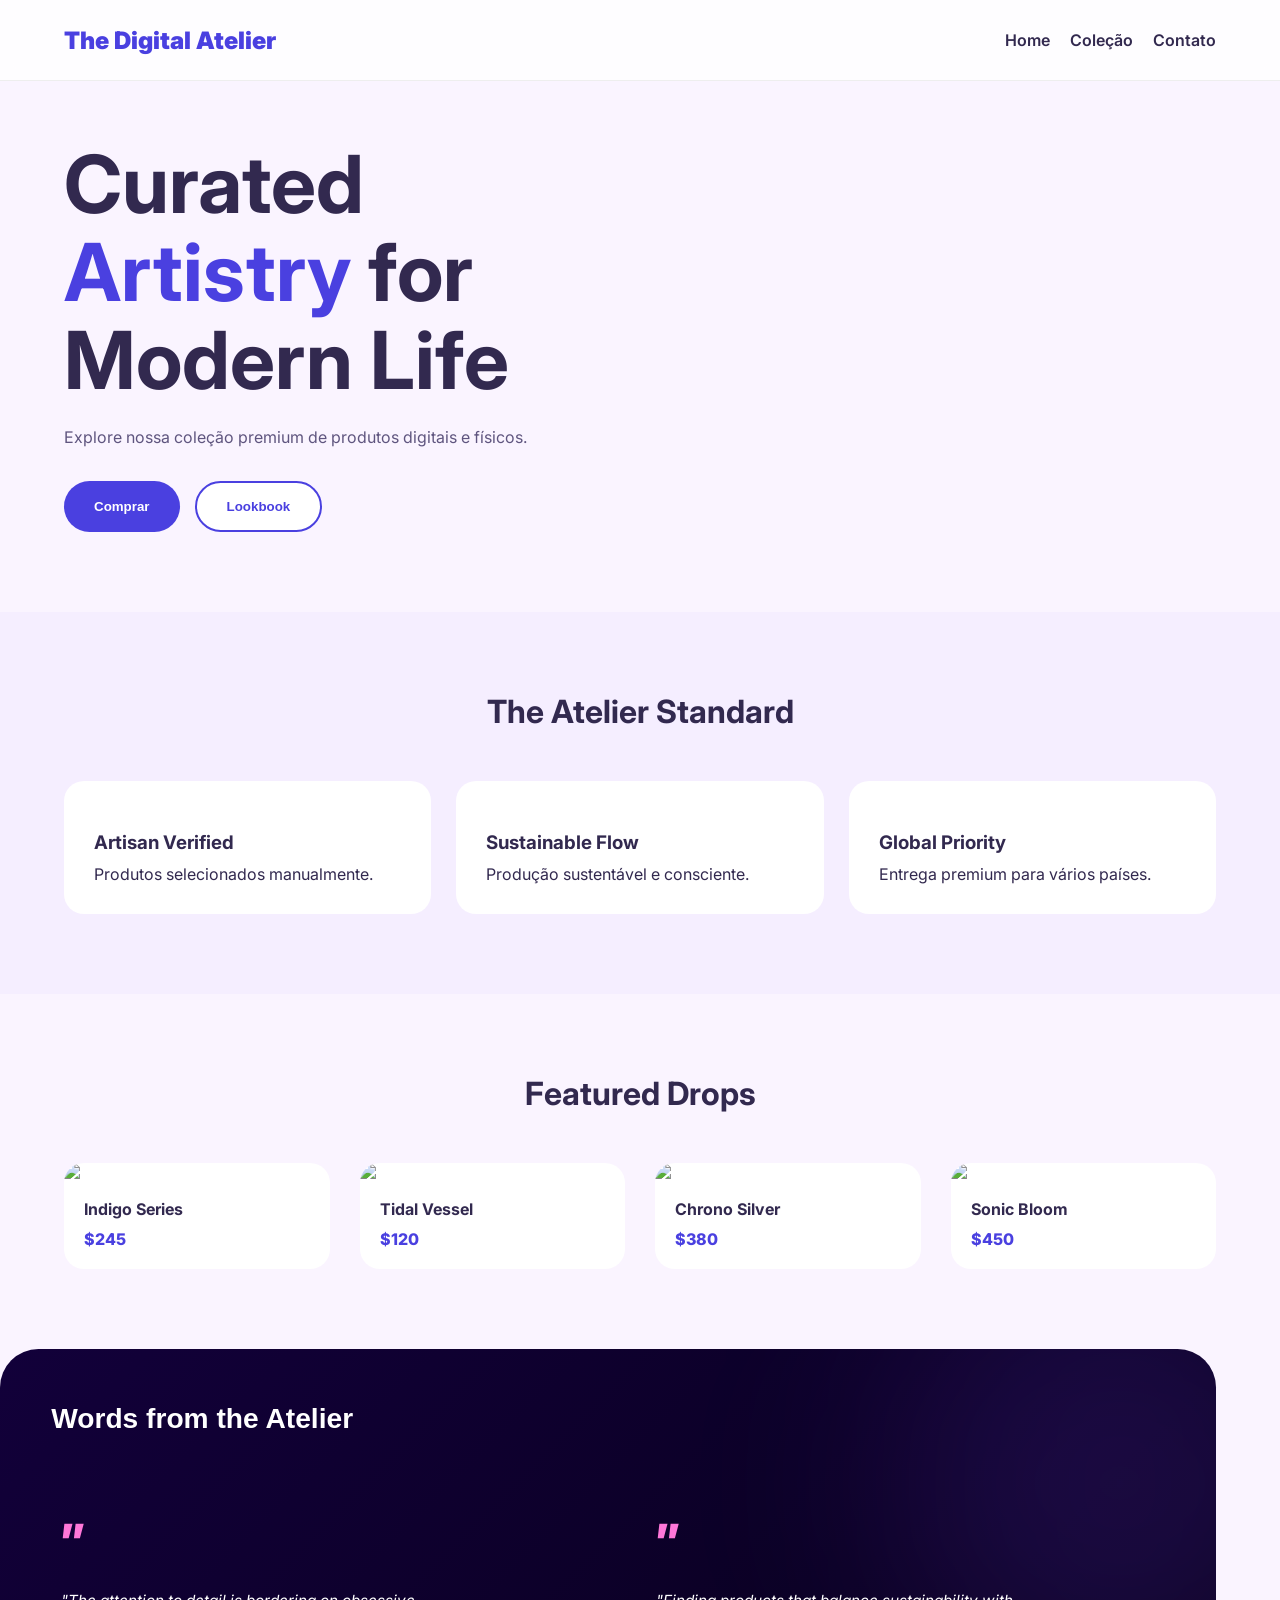
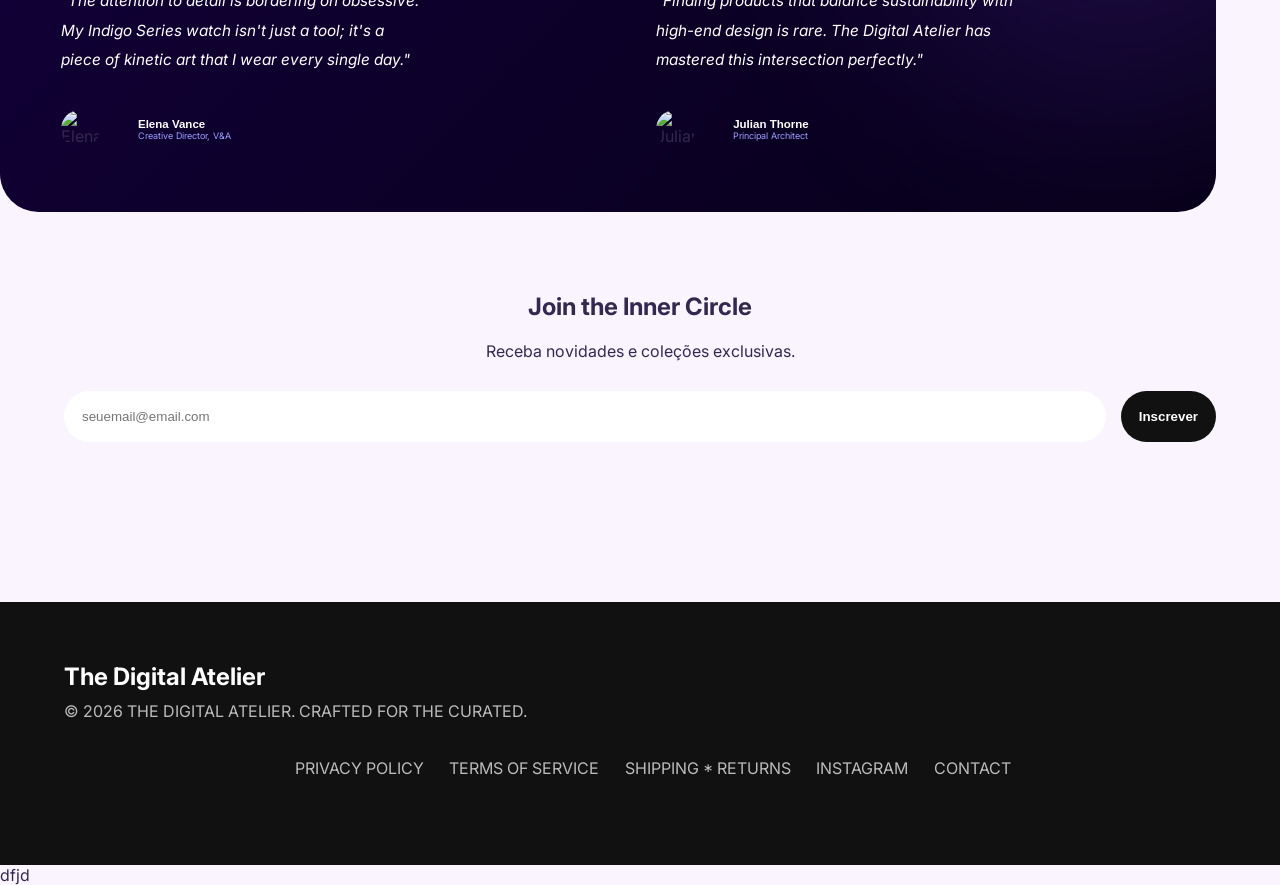
==== commit b0e9a2a5: "daora legal" ====
--- a/index.html
+++ b/index.html
@@ -205,7 +205,8 @@
         <p>INSTAGRAM</p>
         <p> CONTACT</p>
     </div>
-</footer>
+</footer> 
+dfjd
 
 </body>
 </html>
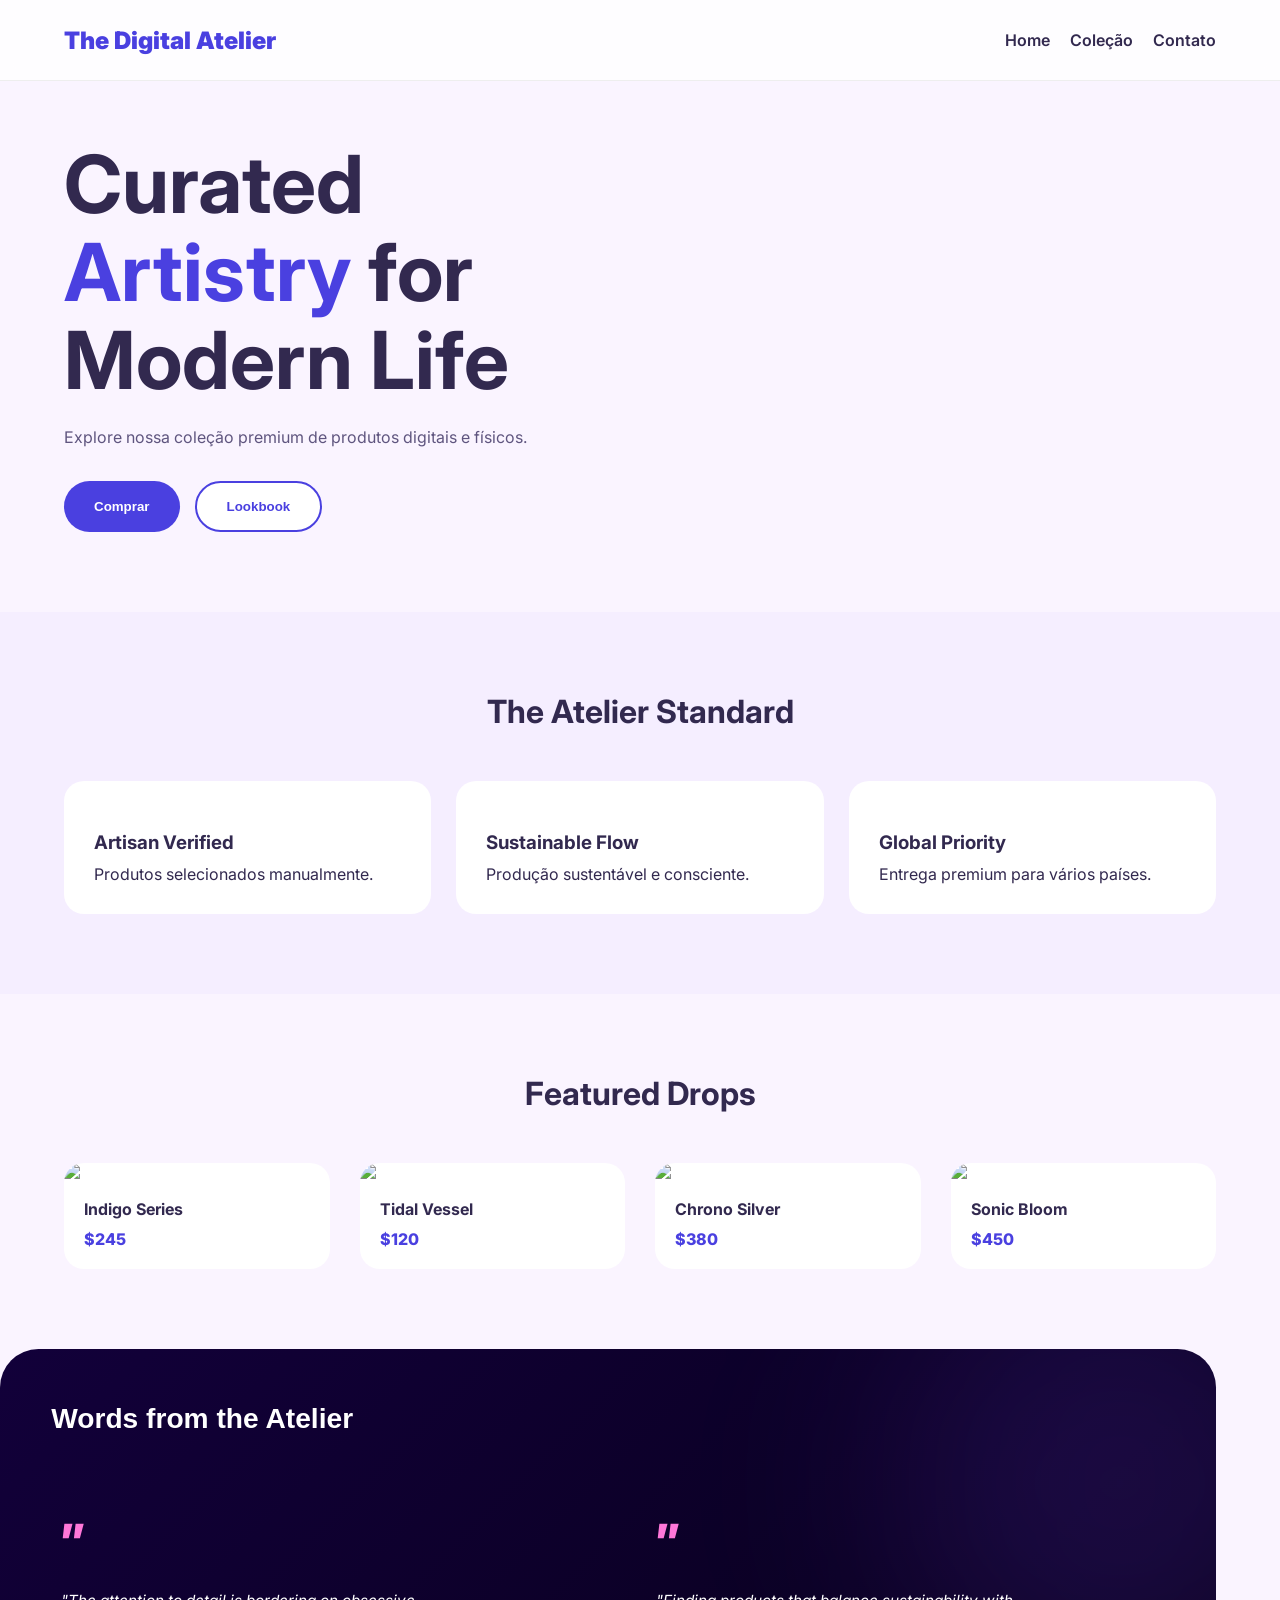
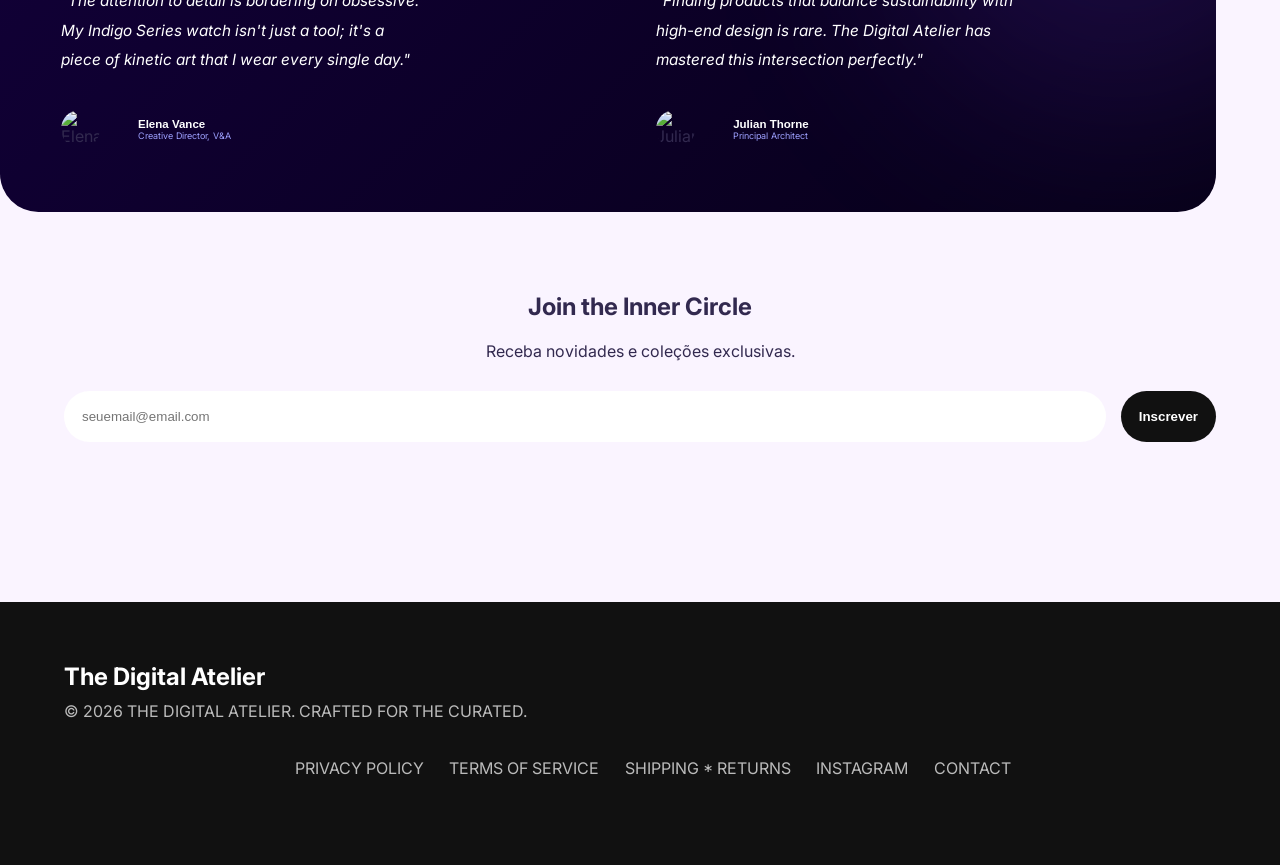
==== commit b382bb3e: "." ====
--- a/index.html
+++ b/index.html
@@ -206,7 +206,7 @@
         <p> CONTACT</p>
     </div>
 </footer> 
-dfjd
+
 
 </body>
 </html>
